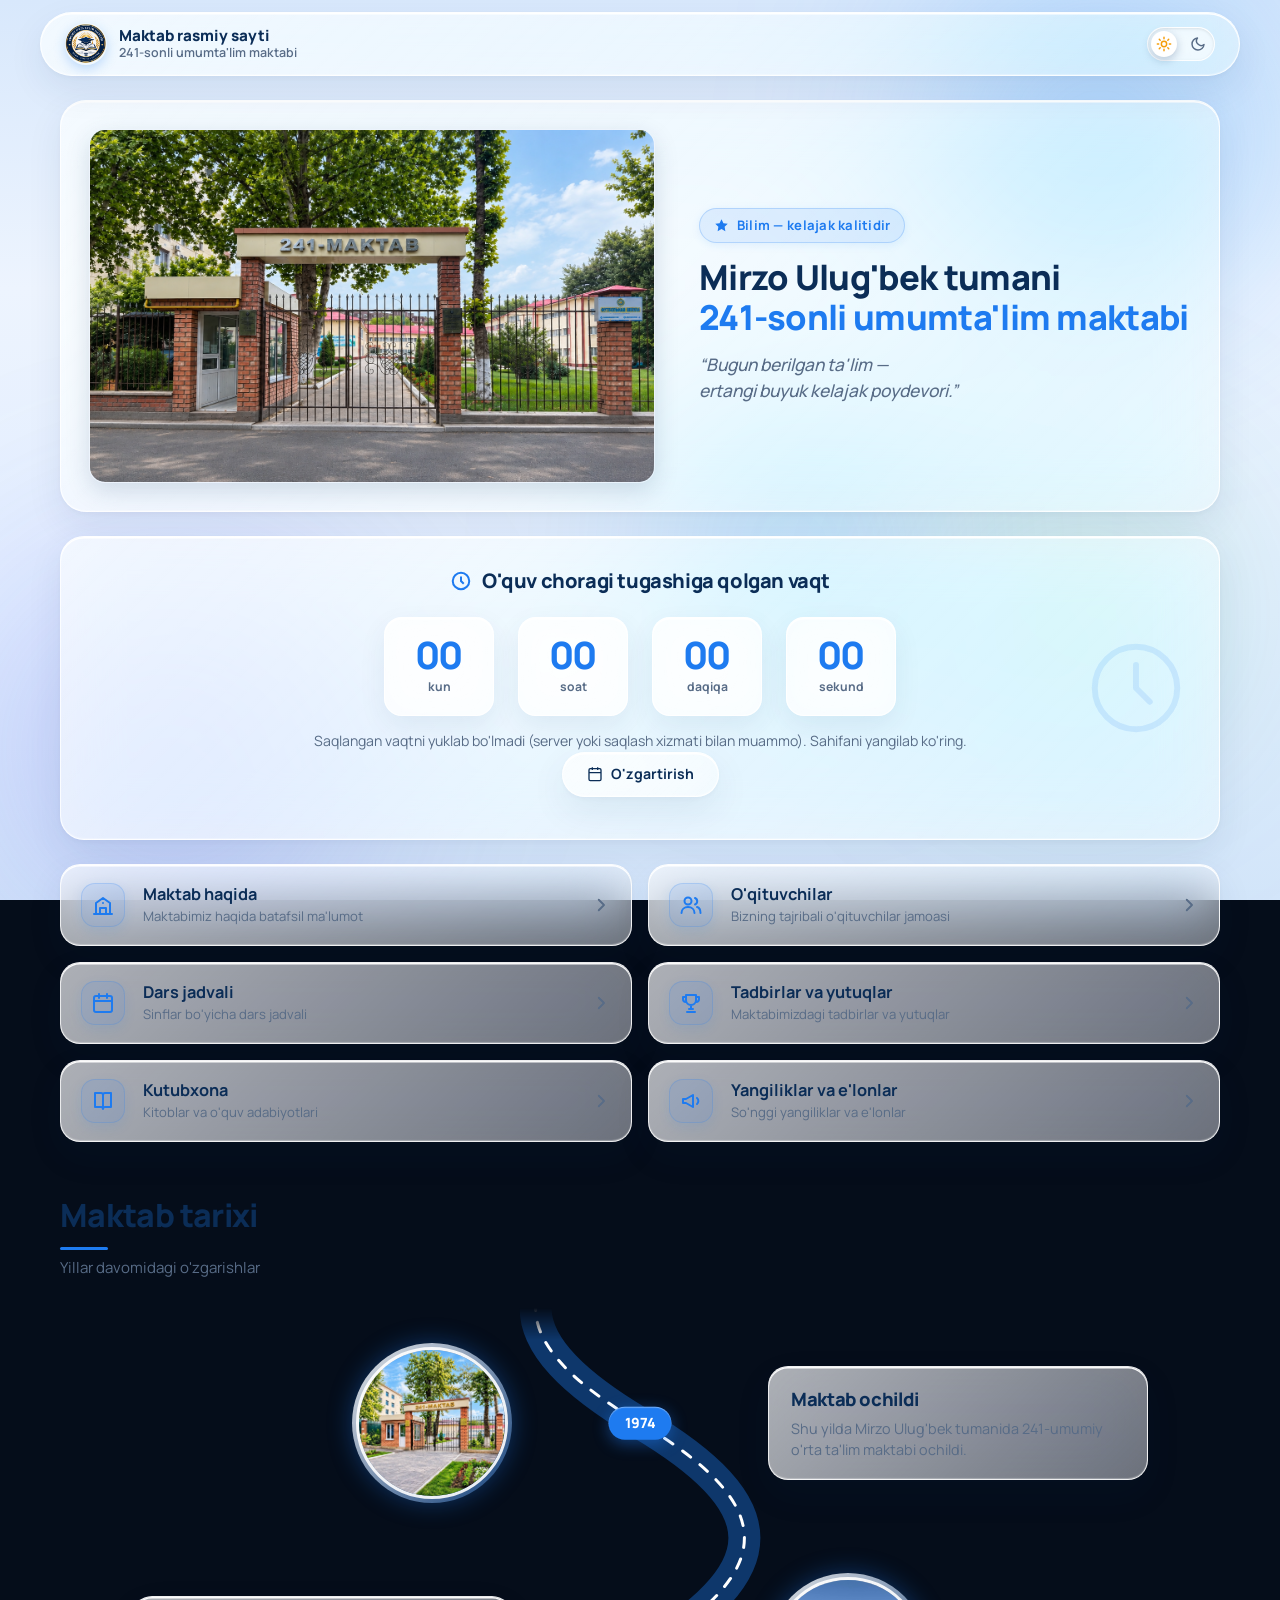
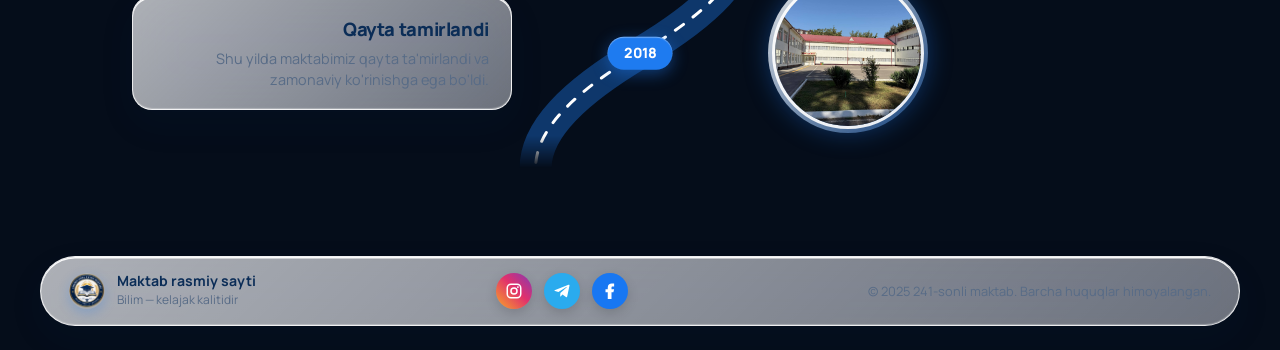
==== public/index.html @ a0384969 "Maktab 241 rasmiy sayti (iPhone Glassmorphism dizayn)" ====
<!DOCTYPE html>
<html lang="uz">
<head>
<meta charset="UTF-8">
<meta name="viewport" content="width=device-width, initial-scale=1">
<title>Maktab rasmiy sayti</title>
<script>try{document.documentElement.dataset.theme=localStorage.th||(matchMedia("(prefers-color-scheme:dark)").matches?"dark":"light")}catch(e){document.documentElement.dataset.theme="light"}</script>
<link rel="preconnect" href="https://fonts.googleapis.com">
<link href="https://fonts.googleapis.com/css2?family=Manrope:wght@400;500;600;700;800&display=swap" rel="stylesheet">
<link rel="stylesheet" href="style.css">
</head>
<body>

<!-- ① Blurred photo background -->
<div class="glass-bg" aria-hidden="true">
  <div class="glass-bg__img"></div>
  <div class="glass-bg__tint"></div>
  <div class="glass-bg__orb glass-bg__orb--1"></div>
  <div class="glass-bg__orb glass-bg__orb--2"></div>
  <div class="glass-bg__orb glass-bg__orb--3"></div>
  <div class="glass-bg__orb glass-bg__orb--4"></div>
</div>

<!-- ② SVG noise texture overlay (Apple's secret ingredient) -->
<svg class="noise-overlay" aria-hidden="true" width="100%" height="100%">
  <filter id="noiseFilter">
    <feTurbulence type="fractalNoise" baseFrequency="0.75" numOctaves="4" stitchTiles="stitch"/>
    <feColorMatrix type="saturate" values="0"/>
  </filter>
  <rect width="100%" height="100%" filter="url(#noiseFilter)"/>
</svg>

<header class="top glass">
  <button class="brand" data-go="" aria-label="Bosh sahifa">
    <span class="lg">
      <svg viewBox="0 0 40 40" aria-hidden="true"><rect width="40" height="40" rx="10" fill="#1e7bf0"/><path d="M9 13c4-1.5 8-1 11 1.5 3-2.5 7-3 11-1.5v15c-4-1.5-8-1-11 1.5-3-2.5-7-3-11-1.5z" fill="none" stroke="#fff" stroke-width="2" stroke-linejoin="round"/><path d="M20 14.5v15" stroke="#fff" stroke-width="2"/></svg>
      <img src="img/logo.png" alt="" onload="this.parentNode.classList.add('has')" onerror="this.remove()">
    </span>
    <span class="bn"><b id="b1"></b><b id="b2"></b></span>
  </button>
  <div class="hr">
    <button class="sw" data-theme-toggle role="switch" aria-checked="false" aria-label="Qorong'u rejim" title="Yorug / qorong'u rejim">
      <svg class="si" viewBox="0 0 24 24"><circle cx="12" cy="12" r="4"/><path d="M12 2v2M12 20v2M2 12h2M20 12h2M4.9 4.9l1.4 1.4M17.7 17.7l1.4 1.4M4.9 19.1l1.4-1.4M17.7 6.3l1.4-1.4"/></svg>
      <svg class="mo" viewBox="0 0 24 24"><path d="M21 12.8A9 9 0 1 1 11.2 3a7 7 0 0 0 9.8 9.8z"/></svg>
      <i class="swk"></i>
    </button>
  </div>
</header>
<nav id="mnav" class="mnav" aria-label="Menyu" hidden style="display:none!important"></nav>
<main id="app"></main>
<div id="modal" class="modal" hidden>
  <div class="box glass" role="dialog" aria-modal="true">
    <button class="x" aria-label="Yopish">×</button>
    <div id="mbody"></div>
  </div>
</div>
<script src="malumotlar.js"></script>
<script src="script.js"></script>
</body>
</html>
---- public/style.css ----
/* ==========================================================================
   IPHONE LIQUID GLASSMORPHISM THEME (iOS / VisionOS Style)
   Ultra-clean, frosted glass with specular reflections and ambient depth
   ========================================================================== */

/* ==================== 1. CSS VARIABLES ==================== */
:root {
  color-scheme: light;

  /* Typography & Accents */
  --ink: #0f2a4a;
  --head: #0b2d57;
  --mute: #586c87;
  --acc: #1e7bf0;
  --acc-glow: rgba(30, 123, 240, 0.35);
  --btn: #1e7bf0;
  --btnt: #ffffff;
  --red: #ef4444;

  /* Apple Frosted Glass (Light Mode) */
  --glass-bg: linear-gradient(135deg, rgba(255, 255, 255, 0.68) 0%, rgba(255, 255, 255, 0.42) 100%);
  --glass-bg-subtle: rgba(255, 255, 255, 0.52);
  --glass-bg-hover: linear-gradient(135deg, rgba(255, 255, 255, 0.8) 0%, rgba(255, 255, 255, 0.55) 100%);
  --glass-border: 1px solid rgba(255, 255, 255, 0.85);
  --glass-border-subtle: 1px solid rgba(255, 255, 255, 0.5);
  --glass-border-hover: 1px solid rgba(30, 123, 240, 0.35);
  --glass-blur: blur(28px) saturate(190%) contrast(102%);
  --glass-sh: 0 14px 36px rgba(18, 52, 102, 0.08), 0 2px 6px rgba(18, 52, 102, 0.04), inset 0 1.5px 0.5px rgba(255, 255, 255, 0.95), inset 0 -1px 1px rgba(255, 255, 255, 0.3);
  --glass-sh-hover: 0 20px 42px rgba(18, 52, 102, 0.12), 0 4px 10px rgba(18, 52, 102, 0.06), inset 0 1.5px 0.5px #ffffff;
  --glass-sh-pop: 0 24px 60px rgba(18, 52, 102, 0.18), inset 0 1.5px 0.5px #ffffff;

  /* Controls & Inputs */
  --inp: rgba(255, 255, 255, 0.6);
  --road: rgba(30, 123, 240, 0.38);
  --roadline: #ffffff;
}

[data-theme="dark"] {
  color-scheme: dark;

  /* Typography & Accents */
  --ink: #e0ecfc;
  --head: #ffffff;
  --mute: #86a2c7;
  --acc: #38bdf8;
  --acc-glow: rgba(56, 189, 248, 0.4);
  --btn: #2575fc;
  --btnt: #ffffff;
  --red: #f87171;

  /* Apple Frosted Glass (Dark Mode) */
  --glass-bg: linear-gradient(135deg, rgba(16, 32, 60, 0.62) 0%, rgba(10, 22, 44, 0.46) 100%);
  --glass-bg-subtle: rgba(16, 32, 60, 0.5);
  --glass-bg-hover: linear-gradient(135deg, rgba(22, 42, 78, 0.72) 0%, rgba(14, 28, 54, 0.56) 100%);
  --glass-border: 1px solid rgba(80, 160, 255, 0.22);
  --glass-border-subtle: 1px solid rgba(80, 160, 255, 0.14);
  --glass-border-hover: 1px solid rgba(56, 189, 248, 0.45);
  --glass-blur: blur(32px) saturate(200%) contrast(105%);
  --glass-sh: 0 18px 45px rgba(0, 0, 0, 0.5), 0 2px 8px rgba(0, 0, 0, 0.3), inset 0 1.5px 0.5px rgba(140, 205, 255, 0.35), inset 0 0 20px rgba(30, 120, 255, 0.04);
  --glass-sh-hover: 0 24px 55px rgba(0, 0, 0, 0.6), 0 0 30px rgba(56, 189, 248, 0.22), inset 0 1.5px 0.5px rgba(160, 220, 255, 0.5);
  --glass-sh-pop: 0 30px 70px rgba(0, 0, 0, 0.7), 0 0 40px rgba(56, 189, 248, 0.3), inset 0 1.5px 0.5px rgba(160, 220, 255, 0.5);

  /* Controls & Inputs */
  --inp: rgba(14, 28, 54, 0.65);
  --road: rgba(56, 189, 248, 0.35);
  --roadline: rgba(56, 189, 248, 0.75);
}

/* ==================== 2. RESET & BASE ==================== */
*, *::before, *::after {
  box-sizing: border-box;
  margin: 0;
  padding: 0;
}

body {
  font-family: 'Manrope', -apple-system, BlinkMacSystemFont, "SF Pro Text", "Segoe UI", Roboto, sans-serif;
  color: var(--ink);
  background-color: #050d1a;
  line-height: 1.6;
  min-height: 100vh;
  overflow-x: hidden;
  -webkit-font-smoothing: antialiased;
  -moz-osx-font-smoothing: grayscale;
  position: relative;
  transition: color 0.3s ease;
}

h1, h2, h3 {
  color: var(--head);
  font-weight: 800;
  letter-spacing: -0.02em;
}

button {
  font: inherit;
  color: inherit;
  cursor: pointer;
  border: none;
  background: none;
}

:focus-visible {
  outline: 2px solid var(--acc);
  outline-offset: 3px;
}

/* ==================== 3. ATMOSPHERIC GLASS BACKGROUND ==================== */
.glass-bg {
  position: fixed;
  inset: 0;
  z-index: -2;
  overflow: hidden;
  pointer-events: none;
}

.glass-bg__img {
  position: absolute;
  inset: -60px;
  background: url('img/maktab.jpg') center 25% / cover no-repeat;
  filter: blur(48px) saturate(1.4) brightness(1.08);
  opacity: 0.28;
  transform: scale(1.1);
  transition: filter 0.4s ease, opacity 0.4s ease;
}

[data-theme="dark"] .glass-bg__img {
  filter: blur(52px) saturate(0.85) brightness(0.22);
  opacity: 0.42;
}

.glass-bg__tint {
  position: absolute;
  inset: 0;
  background: linear-gradient(180deg, #d8e8fc 0%, #edf4fe 32%, #e2eeff 68%, #d3e5fa 100%);
  transition: background 0.4s ease;
}

[data-theme="dark"] .glass-bg__tint {
  background: linear-gradient(180deg, #050d1a 0%, #08152c 40%, #061022 100%);
}

/* Radiant Animated Light Orbs */
.glass-bg__orb {
  position: absolute;
  border-radius: 50%;
  pointer-events: none;
  filter: blur(90px);
  will-change: transform;
  animation: orb-drift 18s ease-in-out infinite alternate;
}

.glass-bg__orb--1 {
  width: 520px;
  height: 520px;
  top: -120px;
  right: -80px;
  background: radial-gradient(circle, rgba(56, 160, 255, 0.45) 0%, transparent 68%);
}

.glass-bg__orb--2 {
  width: 580px;
  height: 580px;
  bottom: -140px;
  left: -120px;
  background: radial-gradient(circle, rgba(99, 102, 241, 0.3) 0%, transparent 70%);
  animation-delay: -6s;
  animation-duration: 22s;
}

.glass-bg__orb--3 {
  width: 440px;
  height: 440px;
  top: 36%;
  left: 45%;
  background: radial-gradient(circle, rgba(14, 165, 233, 0.28) 0%, transparent 65%);
  animation-delay: -11s;
  animation-duration: 25s;
}

/* Light mode natural garden foliage bokeh at bottom */
.glass-bg__orb--4 {
  width: 480px;
  height: 480px;
  bottom: 5%;
  right: -40px;
  background: radial-gradient(circle, rgba(34, 197, 94, 0.22) 0%, transparent 65%);
  animation-delay: -3s;
  animation-duration: 20s;
}

[data-theme="dark"] .glass-bg__orb--1 {
  background: radial-gradient(circle, rgba(37, 117, 252, 0.32) 0%, transparent 70%);
}
[data-theme="dark"] .glass-bg__orb--2 {
  background: radial-gradient(circle, rgba(139, 92, 246, 0.22) 0%, transparent 70%);
}
[data-theme="dark"] .glass-bg__orb--3 {
  background: radial-gradient(circle, rgba(56, 189, 248, 0.2) 0%, transparent 65%);
}
[data-theme="dark"] .glass-bg__orb--4 {
  background: radial-gradient(circle, rgba(30, 144, 255, 0.18) 0%, transparent 65%);
}

@keyframes orb-drift {
  0% { transform: translate(0, 0) scale(1); }
  50% { transform: translate(40px, -30px) scale(1.12); }
  100% { transform: translate(-30px, 40px) scale(0.94); }
}

/* Secret Sauce: SVG Micro-Noise Overlay */
.noise-overlay {
  position: fixed;
  inset: 0;
  width: 100%;
  height: 100%;
  pointer-events: none;
  z-index: -1;
  opacity: 0.038;
  mix-blend-mode: overlay;
}
[data-theme="dark"] .noise-overlay {
  opacity: 0.045;
  mix-blend-mode: soft-light;
}

/* ==================== 4. HEADER (Floating Glass Bar) ==================== */
.top {
  position: sticky;
  top: 12px;
  z-index: 40;
  display: flex;
  justify-content: space-between;
  align-items: center;
  gap: 16px;
  max-width: 1200px;
  margin: 12px auto 0;
  padding: 10px 24px;
  border-radius: 999px;
  background: var(--glass-bg);
  -webkit-backdrop-filter: var(--glass-blur);
  backdrop-filter: var(--glass-blur);
  border: var(--glass-border);
  box-shadow: var(--glass-sh);
  transition: all 0.3s ease;
}

@media (max-width: 1240px) {
  .top {
    margin-left: 16px;
    margin-right: 16px;
  }
}

.brand {
  display: flex;
  align-items: center;
  gap: 12px;
  text-align: left;
}

.lg {
  position: relative;
  width: 42px;
  height: 42px;
  flex: none;
  border-radius: 50%;
  overflow: hidden;
  box-shadow: 0 4px 12px rgba(30, 123, 240, 0.25);
}
.lg svg, .lg img {
  position: absolute;
  inset: 0;
  width: 100%;
  height: 100%;
  object-fit: cover;
}
.lg.has svg { display: none; }

.bn b {
  display: block;
  line-height: 1.2;
}
#b1 {
  font-size: 0.95rem;
  font-weight: 800;
  color: var(--head);
}
#b2 {
  font-size: 0.78rem;
  font-weight: 600;
  color: var(--mute);
}

/* Theme Switch Pill (iOS Capsule Style) */
.hr {
  display: flex;
  align-items: center;
  gap: 12px;
}

.sw {
  position: relative;
  width: 68px;
  height: 34px;
  border-radius: 999px;
  background: rgba(255, 255, 255, 0.5);
  border: 1px solid rgba(255, 255, 255, 0.85);
  box-shadow: inset 0 1px 3px rgba(0, 0, 0, 0.1);
  -webkit-backdrop-filter: blur(12px);
  backdrop-filter: blur(12px);
  transition: all 0.3s cubic-bezier(0.25, 1, 0.5, 1);
}

.sw svg {
  position: absolute;
  top: 8px;
  width: 16px;
  height: 16px;
  fill: none;
  stroke: currentColor;
  stroke-width: 2.2;
  stroke-linecap: round;
  stroke-linejoin: round;
  z-index: 1;
  transition: color 0.3s ease;
}

.sw .si { left: 8px; color: #f59e0b; }
.sw .mo { right: 8px; color: var(--mute); }

.swk {
  position: absolute;
  top: 3px;
  left: 3px;
  width: 26px;
  height: 26px;
  border-radius: 50%;
  background: #ffffff;
  box-shadow: 0 3px 10px rgba(10, 40, 90, 0.25);
  transition: transform 0.35s cubic-bezier(0.34, 1.56, 0.64, 1), background 0.3s, box-shadow 0.3s;
}

[data-theme="dark"] .sw {
  background: rgba(18, 38, 70, 0.65);
  border: 1px solid rgba(80, 160, 255, 0.3);
  box-shadow: inset 0 1px 3px rgba(0, 0, 0, 0.4);
}
[data-theme="dark"] .sw .swk {
  transform: translateX(34px);
  background: #2575fc;
  box-shadow: 0 0 14px rgba(37, 117, 252, 0.7);
}
[data-theme="dark"] .sw .si { color: #64748b; }
[data-theme="dark"] .sw .mo { color: #ffffff; }

/* Burger button & mnav completely removed */
.burger, .mnav {
  display: none !important;

  backdrop-filter: var(--glass-blur);
  border: var(--glass-border);
  box-shadow: var(--glass-sh);
  padding: 8px 16px;
}
.mnav button {
  display: flex;
  align-items: center;
  gap: 12px;
  width: 100%;
  padding: 12px 8px;
  border-bottom: 1px solid rgba(255, 255, 255, 0.2);
  font-weight: 700;
  color: var(--head);
}
[data-theme="dark"] .mnav button { border-bottom-color: rgba(80, 160, 255, 0.12); }
.mnav button:last-child { border-bottom: none; }
.mnav .ic { width: 32px; height: 32px; color: var(--acc); }

/* ==================== 5. HOME PAGE ==================== */
.home {
  max-width: 1200px;
  margin: 0 auto;
  padding: 24px 20px 40px;
  position: relative;
  z-index: 10;
}

/* ==================== 6. HERO SECTION ==================== */
.hero {
  display: grid;
  grid-template-columns: 1.15fr 1fr;
  gap: clamp(20px, 3.5vw, 44px);
  align-items: center;
  padding: clamp(18px, 2.5vw, 28px);
  border-radius: 26px;
  background: var(--glass-bg);
  -webkit-backdrop-filter: var(--glass-blur);
  backdrop-filter: var(--glass-blur);
  border: var(--glass-border);
  box-shadow: var(--glass-sh);
  transition: all 0.3s ease;
}

.hphoto {
  border-radius: 18px;
  aspect-ratio: 16/10;
  min-height: 240px;
  width: 100%;
  overflow: hidden;
  box-shadow: 0 8px 24px rgba(10, 40, 90, 0.15);
  border: 1px solid rgba(255, 255, 255, 0.4);
}
[data-theme="dark"] .hphoto {
  border-color: rgba(80, 160, 255, 0.2);
  box-shadow: 0 8px 30px rgba(0, 0, 0, 0.45);
}
.hphoto img {
  width: 100%;
  height: 100%;
  object-fit: cover;
  transition: transform 0.4s ease, filter 0.3s;
}
.hero:hover .hphoto img {
  transform: scale(1.02);
}
[data-theme="dark"] .hphoto img {
  filter: brightness(0.7) saturate(0.9) contrast(1.05);
}

.hin {
  display: flex;
  flex-direction: column;
  align-items: flex-start;
}

/* iOS Pill Badge (⭐ Bilim — kelajak kalitidir) */
.kick {
  display: inline-flex;
  align-items: center;
  gap: 8px;
  padding: 6px 14px;
  border-radius: 999px;
  font-size: 0.82rem;
  font-weight: 700;
  letter-spacing: 0.02em;
  background: rgba(30, 123, 240, 0.1);
  color: #1e7bf0;
  border: 1px solid rgba(30, 123, 240, 0.22);
  box-shadow: 0 2px 8px rgba(30, 123, 240, 0.1);
  margin-bottom: 14px;
}
[data-theme="dark"] .kick {
  background: rgba(56, 189, 248, 0.12);
  color: #38bdf8;
  border-color: rgba(56, 189, 248, 0.28);
  box-shadow: 0 0 14px rgba(56, 189, 248, 0.15);
}
.kick svg {
  width: 15px;
  height: 15px;
  fill: currentColor;
}

h1 {
  font-size: clamp(1.45rem, 2.7vw, 2.15rem);
  line-height: 1.18;
  font-weight: 800;
  color: var(--head);
  letter-spacing: -0.02em;
}
h1 .acc {
  display: block;
  color: var(--acc);
}

.lead {
  margin-top: 14px;
  font-size: clamp(0.95rem, 1.4vw, 1.08rem);
  color: var(--mute);
  line-height: 1.5;
  font-style: italic;
  font-weight: 500;
}

/* ==================== 7. COUNTDOWN SECTION ==================== */
.chorak {
  margin-top: 24px;
  padding: clamp(20px, 3vw, 28px);
  text-align: center;
  border-radius: 24px;
  background: var(--glass-bg);
  -webkit-backdrop-filter: var(--glass-blur);
  backdrop-filter: var(--glass-blur);
  border: var(--glass-border);
  box-shadow: var(--glass-sh);
  position: relative;
  overflow: hidden;
  transition: all 0.3s ease;
}

.chorak-hd {
  display: flex;
  align-items: center;
  justify-content: center;
  gap: 10px;
  margin-bottom: 20px;
}
.chorak-clock {
  width: 22px;
  height: 22px;
  fill: none;
  stroke: var(--acc);
  stroke-width: 2.2;
}
.chorak h2 {
  font-size: clamp(1.05rem, 1.8vw, 1.25rem);
  font-weight: 800;
  color: var(--head);
}

/* Faint Clock Watermark */
.cd-watermark {
  position: absolute;
  top: 50%;
  right: 28px;
  transform: translateY(-50%);
  width: 110px;
  height: 110px;
  color: var(--acc);
  opacity: 0.12;
  pointer-events: none;
  display: flex;
  align-items: center;
  justify-content: center;
}
[data-theme="dark"] .cd-watermark {
  color: #38bdf8;
  opacity: 0.16;
}
.cd-watermark svg {
  width: 100%;
  height: 100%;
  fill: none !important;
  stroke: currentColor !important;
}

.cd {
  display: flex;
  justify-content: center;
  gap: clamp(10px, 2.5vw, 24px);
  position: relative;
  z-index: 2;
}

/* 4 Frosted Crystal Number Boxes */
.cdb {
  display: flex;
  flex-direction: column;
  align-items: center;
  justify-content: center;
  gap: 4px;
  min-width: clamp(72px, 18vw, 110px);
  padding: clamp(12px, 2vw, 18px) 8px;
  border-radius: 18px;
  background: rgba(255, 255, 255, 0.72);
  border: 1px solid rgba(255, 255, 255, 0.95);
  box-shadow: 0 10px 28px rgba(18, 52, 102, 0.07), inset 0 1.5px 0.5px #ffffff;
  -webkit-backdrop-filter: blur(16px);
  backdrop-filter: blur(16px);
  transition: transform 0.25s ease, box-shadow 0.25s ease;
}
.cdb:hover {
  transform: translateY(-3px);
  box-shadow: 0 14px 34px rgba(18, 52, 102, 0.12), inset 0 1.5px 0.5px #ffffff;
}

[data-theme="dark"] .cdb {
  background: rgba(18, 38, 72, 0.6);
  border: 1px solid rgba(80, 160, 255, 0.32);
  box-shadow: 0 12px 32px rgba(0, 0, 0, 0.4), inset 0 1.5px 0.5px rgba(140, 205, 255, 0.35);
}
[data-theme="dark"] .cdb:hover {
  box-shadow: 0 16px 40px rgba(0, 0, 0, 0.55), 0 0 25px rgba(56, 189, 248, 0.22), inset 0 1.5px 0.5px rgba(140, 205, 255, 0.45);
}

.cdb b {
  font-size: clamp(1.65rem, 4vw, 2.35rem);
  font-weight: 800;
  color: var(--acc);
  font-variant-numeric: tabular-nums;
  line-height: 1;
}
[data-theme="dark"] .cdb b {
  color: #38bdf8;
  text-shadow: 0 0 22px rgba(56, 189, 248, 0.35);
}

.cdb span {
  font-size: 0.76rem;
  color: var(--mute);
  font-weight: 700;
  text-transform: lowercase;
}

.cdb input {
  width: 100%;
  max-width: 86px;
  text-align: center;
  font-weight: 800;
  font-size: 1.35rem;
  padding: 6px 2px;
  border-radius: 8px;
  border: 1px solid var(--acc);
  background: transparent;
  color: var(--acc);
}

#cd-note {
  margin-top: 14px;
  font-size: 0.88rem;
  min-height: 1.3em;
  color: var(--mute);
}

.cdbar {
  margin-top: 16px;
  display: flex;
  justify-content: center;
}

/* Glass Calendar Button (O'zgartirish) */
.btn-cal {
  display: inline-flex;
  align-items: center;
  gap: 8px;
  padding: 8px 22px;
  border-radius: 999px;
  font-size: 0.88rem;
  font-weight: 700;
  background: rgba(255, 255, 255, 0.6);
  border: 1px solid rgba(255, 255, 255, 0.9);
  box-shadow: 0 4px 14px rgba(18, 52, 102, 0.06), inset 0 1px 0 #ffffff;
  color: var(--head);
  -webkit-backdrop-filter: blur(12px);
  backdrop-filter: blur(12px);
  transition: all 0.25s ease;
}
[data-theme="dark"] .btn-cal {
  background: rgba(20, 44, 82, 0.6);
  border: 1px solid rgba(80, 160, 255, 0.3);
  box-shadow: 0 4px 18px rgba(0, 0, 0, 0.3), inset 0 1px 0 rgba(140, 205, 255, 0.3);
  color: #ffffff;
}
.btn-cal:hover {
  transform: translateY(-2px);
  border-color: var(--acc);
  box-shadow: 0 8px 22px rgba(30, 123, 240, 0.2);
}
.btn-cal-ic {
  width: 16px;
  height: 16px;
}

/* ==================== 8. MENU GRID (6 Cards) ==================== */
.menu {
  display: grid;
  grid-template-columns: repeat(2, 1fr);
  gap: 16px;
  margin-top: 24px;
}

.mcard {
  display: grid;
  grid-template-columns: 46px 1fr 20px;
  align-items: center;
  gap: 16px;
  text-align: left;
  min-height: 82px;
  padding: 14px 20px;
  border-radius: 20px;
  background: var(--glass-bg);
  -webkit-backdrop-filter: var(--glass-blur);
  backdrop-filter: var(--glass-blur);
  border: var(--glass-border);
  box-shadow: var(--glass-sh);
  transition: all 0.25s cubic-bezier(0.2, 0.8, 0.2, 1);
  position: relative;
  overflow: hidden;
}

.mcard:hover {
  transform: translateY(-4px) scale(1.008);
  border-color: var(--glass-border-hover);
  box-shadow: var(--glass-sh-hover);
}

/* Glass Icon Box */
.ic {
  display: grid;
  place-items: center;
  width: 44px;
  height: 44px;
  border-radius: 14px;
  color: #1e7bf0;
  background: rgba(30, 123, 240, 0.1);
  border: 1px solid rgba(30, 123, 240, 0.18);
  box-shadow: 0 4px 12px rgba(30, 123, 240, 0.1);
  transition: transform 0.2s ease, box-shadow 0.2s ease;
}
[data-theme="dark"] .ic {
  color: #38bdf8;
  background: rgba(56, 189, 248, 0.12);
  border-color: rgba(56, 189, 248, 0.28);
  box-shadow: 0 0 16px rgba(56, 189, 248, 0.18);
}
.mcard:hover .ic {
  transform: scale(1.08);
}
.ic svg {
  width: 24px;
  height: 24px;
  fill: none;
  stroke: currentColor;
  stroke-width: 2;
  stroke-linecap: round;
  stroke-linejoin: round;
}

.mcard-txt b {
  font-size: 1.02rem;
  font-weight: 700;
  color: var(--head);
  line-height: 1.25;
  display: block;
}
.mcard-txt .d {
  font-size: 0.82rem;
  color: var(--mute);
  line-height: 1.35;
  display: block;
  margin-top: 3px;
}

/* Right Chevron Arrow (Always visible, iOS style) */
.ar {
  display: flex;
  align-items: center;
  justify-content: center;
  color: var(--mute);
  transition: transform 0.25s ease, color 0.25s ease;
}
.ar svg {
  width: 18px;
  height: 18px;
  fill: none;
  stroke: currentColor;
  stroke-width: 2.5;
  stroke-linecap: round;
  stroke-linejoin: round;
}
.mcard:hover .ar {
  transform: translateX(4px);
  color: var(--acc);
}

/* ==================== 9. TIMELINE: MAKTAB TARIXI ==================== */
.tarix {
  margin-top: 48px;
  text-align: left;
}

.tarix-hd h2 {
  font-size: clamp(1.5rem, 3vw, 2rem);
  font-weight: 800;
  color: var(--head);
}
.tarix-line {
  display: block;
  width: 48px;
  height: 3px;
  border-radius: 999px;
  background: var(--acc);
  margin: 6px 0 6px;
}
.tarix-hd p {
  color: var(--mute);
  font-size: 0.94rem;
}

.tl {
  position: relative;
  display: grid;
  margin-top: 28px;
  text-align: left;
}

.tsvg {
  position: absolute;
  inset: 0;
  width: 100%;
  height: 100%;
  -webkit-mask-image: linear-gradient(to bottom, transparent, #000 7%, #000 93%, transparent);
  mask-image: linear-gradient(to bottom, transparent, #000 7%, #000 93%, transparent);
}

.road {
  fill: none;
  stroke: var(--road);
  stroke-width: 32;
  stroke-linecap: round;
  vector-effect: non-scaling-stroke;
}
.dash {
  fill: none;
  stroke: var(--roadline);
  stroke-width: 3;
  stroke-dasharray: 10 12;
  stroke-linecap: round;
  vector-effect: non-scaling-stroke;
}

.trow {
  position: relative;
  z-index: 2;
  display: grid;
  grid-template-columns: 1fr 1fr;
  align-items: center;
  min-height: 230px;
}

.tcell {
  display: flex;
  align-items: center;
  padding: 16px 0;
}
.tcell:nth-child(1) {
  justify-content: flex-end;
  padding-right: clamp(48px, 10vw, 140px);
}
.tcell:nth-child(2) {
  justify-content: flex-start;
  padding-left: clamp(48px, 10vw, 140px);
}
.tcell:nth-child(1) .ttext {
  text-align: right;
}

/* Glowing Apple Watch Ring style around timeline photo */
.tcircle-glow {
  position: relative;
  width: clamp(120px, 14vw, 160px);
  height: clamp(120px, 14vw, 160px);
  aspect-ratio: 1;
  border-radius: 50% !important;
  padding: 4px;
  background: linear-gradient(135deg, rgba(255, 255, 255, 0.9), rgba(30, 123, 240, 0.45));
  box-shadow: 0 0 25px rgba(30, 123, 240, 0.35);
  display: flex;
  align-items: center;
  justify-content: center;
  flex: none;
  overflow: hidden;
  box-sizing: border-box;
}
[data-theme="dark"] .tcircle-glow {
  background: linear-gradient(135deg, rgba(56, 189, 248, 0.8), rgba(37, 117, 252, 0.4));
  box-shadow: 0 0 32px rgba(56, 189, 248, 0.45);
}

.tcircle-img,
.tcircle img,
.ph.tcircle img {
  width: 100% !important;
  height: 100% !important;
  border-radius: 50% !important;
  object-fit: cover !important;
  display: block !important;
  border: 3px solid rgba(255, 255, 255, 0.9) !important;
  box-sizing: border-box !important;
}
[data-theme="dark"] .tcircle-img,
[data-theme="dark"] .tcircle img,
[data-theme="dark"] .ph.tcircle img {
  border-color: rgba(16, 32, 60, 0.95) !important;
}

.tcircle,
.ph.tcircle {
  border-radius: 50% !important;
  overflow: hidden !important;
  background: transparent !important;
  border: none !important;
}
.ph.tcircle::before {
  display: none !important;
}

.ttext {
  max-width: 380px;
  padding: 18px 22px;
  border-radius: 20px;
  background: var(--glass-bg);
  -webkit-backdrop-filter: var(--glass-blur);
  backdrop-filter: var(--glass-blur);
  border: var(--glass-border);
  box-shadow: var(--glass-sh);
}
.ttext h3 {
  font-size: 1.15rem;
  margin-bottom: 4px;
}
.ttext p {
  font-size: 0.9rem;
  color: var(--mute);
  line-height: 1.45;
}

.tyil {
  position: absolute;
  left: 50%;
  transform: translate(-50%, -50%);
  z-index: 5;
  padding: 5px 16px;
  border-radius: 999px;
  background: var(--acc);
  color: #ffffff;
  font-weight: 800;
  font-size: 0.88rem;
  box-shadow: 0 4px 16px rgba(30, 123, 240, 0.45), inset 0 1px 1px rgba(255, 255, 255, 0.4);
}

/* ==================== 10. FOOTER (Glass Floating Dock) ==================== */
.foot {
  display: flex;
  justify-content: space-between;
  align-items: center;
  gap: 16px;
  flex-wrap: wrap;
  max-width: 1200px;
  margin: 48px auto 24px;
  padding: 16px 28px;
  border-radius: 999px;
  background: var(--glass-bg);
  -webkit-backdrop-filter: var(--glass-blur);
  backdrop-filter: var(--glass-blur);
  border: var(--glass-border);
  box-shadow: var(--glass-sh);
  font-size: 0.82rem;
  color: var(--mute);
  position: relative;
  z-index: 10;
}

.foot-brand {
  display: flex;
  align-items: center;
  gap: 12px;
}
.foot-brand .lg {
  width: 36px;
  height: 36px;
}
.foot-brand-txt b {
  display: block;
  font-size: 0.88rem;
  color: var(--head);
  line-height: 1.2;
}
.foot-brand-txt small {
  display: block;
  font-size: 0.75rem;
  color: var(--mute);
}

.soc {
  display: flex;
  align-items: center;
  gap: 12px;
}
.soc a {
  display: flex;
  align-items: center;
  justify-content: center;
  width: 36px;
  height: 36px;
  border-radius: 50%;
  color: #ffffff;
  padding: 0;
  margin: 0;
  flex: none;
  transition: transform 0.25s ease, box-shadow 0.25s ease;
  box-shadow: 0 4px 12px rgba(0, 0, 0, 0.15);
}
.soc a:hover {
  transform: scale(1.15) translateY(-2px);
  box-shadow: 0 6px 18px var(--acc-glow);
}
.soc a svg {
  display: block;
  width: 18px;
  height: 18px;
  margin: auto;
}
.soc .fb { background: #1877f2; }
.soc .tg { background: #2aabee; }
.soc .ig { background: linear-gradient(45deg, #f9a825, #e1306c 55%, #833ab4); }

.foot-copy {
  font-size: 0.8rem;
}

/* ==================== 11. INNER PAGES (O'qituvchilar, Jadval, etc.) ==================== */
.page {
  max-width: 1120px;
  margin: 0 auto;
  padding: 24px clamp(16px, 4vw, 36px) 56px;
  position: relative;
  z-index: 10;
}

.page h2 {
  font-size: clamp(1.7rem, 4vw, 2.3rem);
  margin: 12px 0 20px;
}
.page h3.sub {
  font-size: 1.35rem;
  margin: 36px 0 16px;
  padding-left: 12px;
  border-left: 4px solid var(--acc);
}

/* Glass Buttons */
.back, .btn {
  border-radius: 999px;
  font-weight: 700;
  transition: all 0.25s ease;
}

.back {
  display: inline-flex;
  align-items: center;
  gap: 6px;
  background: var(--glass-bg);
  -webkit-backdrop-filter: var(--glass-blur);
  backdrop-filter: var(--glass-blur);
  color: var(--head);
  border: var(--glass-border);
  padding: 8px 20px;
  font-size: 0.88rem;
  margin-bottom: 8px;
  box-shadow: var(--glass-sh);
}
.back:hover {
  transform: translateX(-2px);
  border-color: var(--acc);
  box-shadow: var(--glass-sh-hover);
}

.btn {
  background: linear-gradient(135deg, #1e7bf0 0%, #1565c0 100%);
  color: var(--btnt);
  padding: 10px 24px;
  box-shadow: 0 6px 20px rgba(30, 123, 240, 0.35), inset 0 1px 1px rgba(255, 255, 255, 0.4);
}
[data-theme="dark"] .btn {
  background: linear-gradient(135deg, #2575fc 0%, #1a56c4 100%);
  box-shadow: 0 6px 24px rgba(37, 117, 252, 0.45), inset 0 1px 1px rgba(255, 255, 255, 0.4);
}
.btn:hover {
  transform: translateY(-2px);
  filter: brightness(1.08);
}
.btn.alt {
  background: var(--glass-bg);
  -webkit-backdrop-filter: var(--glass-blur);
  backdrop-filter: var(--glass-blur);
  color: var(--head);
  border: var(--glass-border);
  box-shadow: var(--glass-sh);
}
.btn.alt:hover {
  border-color: var(--acc);
  box-shadow: var(--glass-sh-hover);
}
a.btn {
  display: inline-block;
  text-decoration: none;
  margin: 0 8px 12px 0;
}

/* Glass Card */
.card {
  background: var(--glass-bg);
  -webkit-backdrop-filter: var(--glass-blur);
  backdrop-filter: var(--glass-blur);
  border: var(--glass-border);
  border-radius: 20px;
  padding: 20px;
  box-shadow: var(--glass-sh);
  transition: all 0.25s ease;
}
.card h3 {
  font-size: 1.15rem;
  margin-bottom: 6px;
}
.card p {
  margin: 4px 0;
  font-size: 0.94rem;
}

.banner {
  width: 100%;
  aspect-ratio: 16/6;
  border-radius: 20px;
  margin-bottom: 24px;
  box-shadow: 0 10px 30px rgba(0, 0, 0, 0.15);
}
.pic {
  width: 100%;
  aspect-ratio: 4/5;
  border-radius: 14px;
  margin-bottom: 12px;
}
.grid {
  display: grid;
  grid-template-columns: repeat(auto-fill, minmax(230px, 1fr));
  gap: 18px;
}
.two {
  display: grid;
  grid-template-columns: repeat(auto-fill, minmax(230px, 1fr));
  gap: 18px;
}
.one {
  max-width: 340px;
}

/* Tags (Glass Pills) */
.tags {
  display: flex;
  flex-wrap: wrap;
  gap: 8px;
  list-style: none;
  padding: 0;
}
.tags li {
  background: var(--glass-bg);
  -webkit-backdrop-filter: var(--glass-blur);
  backdrop-filter: var(--glass-blur);
  border: var(--glass-border);
  border-radius: 999px;
  font-size: 0.92rem;
  box-shadow: var(--glass-sh);
  transition: all 0.2s ease;
}
.tags li:hover {
  border-color: var(--acc);
  transform: translateY(-2px);
  box-shadow: var(--glass-sh-hover);
}
.tagbtn {
  display: block;
  padding: 8px 18px;
  color: var(--head);
  font-weight: 600;
}
.cap {
  padding-left: 20px;
}
.cap li {
  margin: 6px 0;
}

/* Tabs */
.tabs {
  display: flex;
  flex-wrap: wrap;
  gap: 8px;
  margin-bottom: 18px;
  padding-top: 10px;
}
.tab {
  background: var(--glass-bg);
  -webkit-backdrop-filter: var(--glass-blur);
  backdrop-filter: var(--glass-blur);
  border: var(--glass-border);
  border-radius: 999px;
  padding: 8px 22px;
  font-weight: 700;
  box-shadow: var(--glass-sh);
  transition: all 0.25s ease;
}
.tab.on {
  background: var(--btn);
  color: #ffffff;
  border-color: var(--btn);
  box-shadow: 0 6px 20px var(--acc-glow);
}

/* Schedule Table */
.days {
  display: grid;
  grid-template-columns: repeat(auto-fill, minmax(290px, 1fr));
  gap: 18px;
}
.sc { overflow-x: auto; }
table {
  width: 100%;
  border-collapse: collapse;
  font-size: 0.9rem;
}
th {
  font-weight: 700;
  color: var(--mute);
  font-size: 0.8rem;
}
th, td {
  text-align: left;
  padding: 8px 6px;
  border-bottom: 1px solid rgba(255, 255, 255, 0.25);
  white-space: nowrap;
}
[data-theme="dark"] th, [data-theme="dark"] td {
  border-bottom-color: rgba(80, 160, 255, 0.12);
}

/* Inputs & Forms (Glass) */
.form {
  display: grid;
  gap: 14px;
  max-width: 660px;
}
input, textarea {
  width: 100%;
  padding: 12px 16px;
  border-radius: 12px;
  font: inherit;
  background: var(--inp);
  border: var(--glass-border);
  color: var(--ink);
  -webkit-backdrop-filter: blur(14px);
  backdrop-filter: blur(14px);
  box-shadow: inset 0 1px 2px rgba(0, 0, 0, 0.05);
  transition: border-color 0.25s ease, box-shadow 0.25s ease;
}
input:focus, textarea:focus {
  border-color: var(--acc);
  outline: none;
  box-shadow: 0 0 16px var(--acc-glow);
}
#prev {
  max-width: 100%;
  max-height: 260px;
  border-radius: 12px;
}
#feed {
  display: grid;
  gap: 16px;
  margin-top: 24px;
  max-width: 660px;
}
.pimg {
  max-width: 100%;
  border-radius: 12px;
  margin-bottom: 10px;
}
.post small {
  display: block;
  margin: 8px 0 12px;
  color: var(--mute);
}
.err {
  color: var(--red);
  font-weight: 700;
  min-height: 1.4em;
}
.mute {
  color: var(--mute);
}

/* Section buttons (Library books) */
.sbtn {
  background: var(--glass-bg);
  -webkit-backdrop-filter: var(--glass-blur);
  backdrop-filter: var(--glass-blur);
  border: var(--glass-border);
  border-radius: 18px;
  padding: 18px;
  text-align: left;
  font-weight: 700;
  font-size: 1.05rem;
  color: var(--head);
  box-shadow: var(--glass-sh);
  transition: all 0.25s ease;
}
.sbtn:hover {
  transform: translateY(-3px);
  border-color: var(--acc);
  box-shadow: var(--glass-sh-hover);
}
.pdf {
  display: block;
  width: 100%;
  height: 80vh;
  border: var(--glass-border);
  border-radius: 14px;
  background: var(--glass-bg);
}

/* Modal Window (iOS Blur Sheet) */
.modal {
  position: fixed;
  inset: 0;
  background: rgba(5, 14, 30, 0.55);
  -webkit-backdrop-filter: blur(12px);
  backdrop-filter: blur(12px);
  display: grid;
  place-items: center;
  padding: 16px;
  z-index: 60;
}
.modal[hidden] { display: none; }
.box {
  position: relative;
  background: var(--glass-bg);
  -webkit-backdrop-filter: blur(36px) saturate(200%);
  backdrop-filter: blur(36px) saturate(200%);
  color: var(--ink);
  padding: 32px 24px 24px;
  border-radius: 24px;
  border: var(--glass-border);
  width: min(480px, 100%);
  max-height: 90vh;
  overflow: auto;
  box-shadow: var(--glass-sh-pop);
}
.box h3 {
  font-size: 1.35rem;
  margin-bottom: 16px;
}
.x {
  position: absolute;
  top: 10px;
  right: 14px;
  font-size: 1.8rem;
  color: var(--mute);
  transition: color 0.2s;
}
.x:hover { color: var(--head); }
.chips {
  display: flex;
  flex-wrap: wrap;
  gap: 10px;
}
.box iframe {
  width: 100%;
  height: min(60vh, 380px);
  border: 0;
  border-radius: 12px;
}

/* Photo frames */
.ph {
  position: relative;
  display: grid;
  place-items: center;
  background: rgba(120, 160, 220, 0.15);
  overflow: hidden;
  border-radius: 16px;
}
.ph::before {
  content: "Rasm";
  font-size: 0.8rem;
  color: var(--mute);
}
.ph img {
  position: absolute;
  inset: 0;
  width: 100%;
  height: 100%;
  object-fit: cover;
}

.sbtn.has::after {
  content: "PDF bor";
  display: block;
  margin-top: 4px;
  font-size: 0.72rem;
  font-weight: 700;
  color: #10b981;
}

.jgrid {
  display: grid;
  grid-template-columns: repeat(auto-fit, minmax(300px, 1fr));
  gap: 20px;
  align-items: start;
}
.jpic {
  width: 100%;
  aspect-ratio: 4/3;
  border-radius: 18px;
  border: var(--glass-border);
}
.jpic.ok {
  display: block;
  aspect-ratio: auto;
  min-height: 0;
  background: var(--glass-bg);
}
.jpic.ok::before { display: none; }
.jpic.ok img {
  position: static;
  display: block;
  width: 100%;
  height: auto;
  max-height: 80vh;
  object-fit: contain;
}
.jbar {
  display: flex;
  flex-wrap: wrap;
  gap: 8px;
  align-items: center;
  margin: 0 0 14px;
}
.jsticky {
  position: sticky;
  top: 76px;
  z-index: 25;
  background: var(--glass-bg);
  -webkit-backdrop-filter: var(--glass-blur);
  backdrop-filter: var(--glass-blur);
  padding: 10px 16px;
  border-radius: 14px;
  border: var(--glass-border);
}

.days.edit { grid-template-columns: repeat(auto-fill, minmax(320px, 1fr)); }
.erow {
  display: grid;
  grid-template-columns: 1fr 1fr 36px;
  gap: 6px;
  padding: 8px;
  border: var(--glass-border);
  border-radius: 12px;
  margin-bottom: 8px;
  background: var(--glass-bg-subtle);
}
.erow .ef { grid-column: 1/3; }
.erow .edel { grid-column: 3; grid-row: 1; }
.erow input[data-f="2"] { grid-column: 2/4; }
.edel {
  background: none;
  border: var(--glass-border);
  border-radius: 8px;
  color: var(--red);
  font-size: 1.3rem;
  line-height: 1;
}
.brow {
  display: grid;
  grid-template-columns: 64px 1fr 36px;
  gap: 8px;
  align-items: center;
  margin-bottom: 8px;
}
.ok {
  color: #10b981;
  font-weight: 700;
  margin-bottom: 10px;
}
.btn.alt.warn {
  color: var(--red);
  border-color: var(--red);
}
.btn[hidden] { display: none; }
.btn:disabled, .tab:disabled {
  opacity: 0.45;
  cursor: not-allowed;
}

.cdel, .ecard { position: relative; }
.cx {
  position: absolute;
  top: 8px;
  right: 8px;
  z-index: 2;
  width: 30px;
  height: 30px;
  border-radius: 50%;
  border: 0;
  background: var(--red);
  color: #ffffff;
  font-size: 1.25rem;
  line-height: 1;
  box-shadow: 0 2px 8px rgba(0, 0, 0, 0.35);
}
.ecard {
  display: flex;
  flex-direction: column;
  gap: 8px;
}
.ecard .pic { aspect-ratio: 4/3; margin-bottom: 0; }
.ephoto { width: 100%; padding: 8px 12px; }
.fl {
  display: grid;
  gap: 3px;
  font-size: 0.78rem;
  color: var(--mute);
  font-weight: 600;
}
.fl input {
  font-weight: 400;
  font-size: 0.95rem;
  color: var(--ink);
}
.one.edit { max-width: 360px; }
.two.edit, .grid.edit { grid-template-columns: repeat(auto-fill, minmax(270px, 1fr)); }
.jpic::before {
  content: "Rasm joyi: " attr(data-p);
  padding: 14px;
  text-align: center;
  word-break: break-all;
  font-size: 0.85rem;
  line-height: 1.4;
  color: var(--mute);
}

.tabw { position: relative; display: inline-block; }
.tx {
  position: absolute;
  top: -8px;
  right: -6px;
  z-index: 2;
  width: 22px;
  height: 22px;
  border-radius: 50%;
  background: var(--red);
  color: #ffffff;
  font-size: 1rem;
  line-height: 1;
}
.tplus {
  font-size: 1.25rem;
  padding: 5px 18px;
  font-weight: 700;
}
.snom {
  display: flex;
  align-items: center;
  gap: 8px;
  margin: 0 0 14px;
  font-weight: 700;
  color: var(--head);
}
.snom input { width: 90px; }

/* ==================== 12. RESPONSIVE (Mobile & Tablet) ==================== */
@media (max-width: 900px) {
  .hero {
    grid-template-columns: 1fr;
    gap: 20px;
  }
  .hphoto {
    min-height: 200px;
  }
}

@media (max-width: 720px) {
  .top {
    border-radius: 16px;
    padding: 8px 14px;
    top: 8px;
    margin-left: 10px;
    margin-right: 10px;
  }
  .home {
    padding: 14px 12px 30px;
  }
  .hero {
    padding: 16px;
    border-radius: 20px;
  }
  .chorak {
    padding: 18px 14px;
    border-radius: 20px;
  }
  .cd {
    gap: 8px;
  }
  .cdb {
    min-width: 0;
    flex: 1;
    padding: 10px 4px;
    border-radius: 14px;
  }
  .cdb b {
    font-size: 1.4rem;
  }
  .cdb span {
    font-size: 0.7rem;
  }
  .menu {
    grid-template-columns: 1fr;
    gap: 10px;
  }
  .mcard {
    padding: 12px 14px;
    border-radius: 16px;
  }
  .tsvg {
    right: auto;
    width: 48px;
  }
  .road {
    stroke-width: 22;
  }
  .trow {
    grid-template-columns: 1fr;
    row-gap: 12px;
    padding: 18px 0 18px 66px;
    min-height: 0;
  }
  .tcell:nth-child(n) {
    justify-content: flex-start;
    padding: 0;
  }
  .tcell:nth-child(n) .ttext {
    text-align: left;
    padding: 14px;
    border-radius: 16px;
  }
  .tcell.ci {
    order: -1;
  }
  .tcircle-glow {
    width: 90px !important;
    height: 90px !important;
  }
  .tyil {
    left: 24px;
    font-size: 0.78rem;
    padding: 3px 10px;
  }
  .foot {
    border-radius: 20px;
    padding: 14px 18px;
    flex-direction: column;
    text-align: center;
    gap: 12px;
  }
  .foot-brand {
    flex-direction: column;
    text-align: center;
  }
}

@media (min-width: 721px) {
  .mnav { display: none !important; }
}

@media (prefers-reduced-motion: reduce) {
  *, *::before, *::after {
    animation: none !important;
    transition: none !important;
  }
}
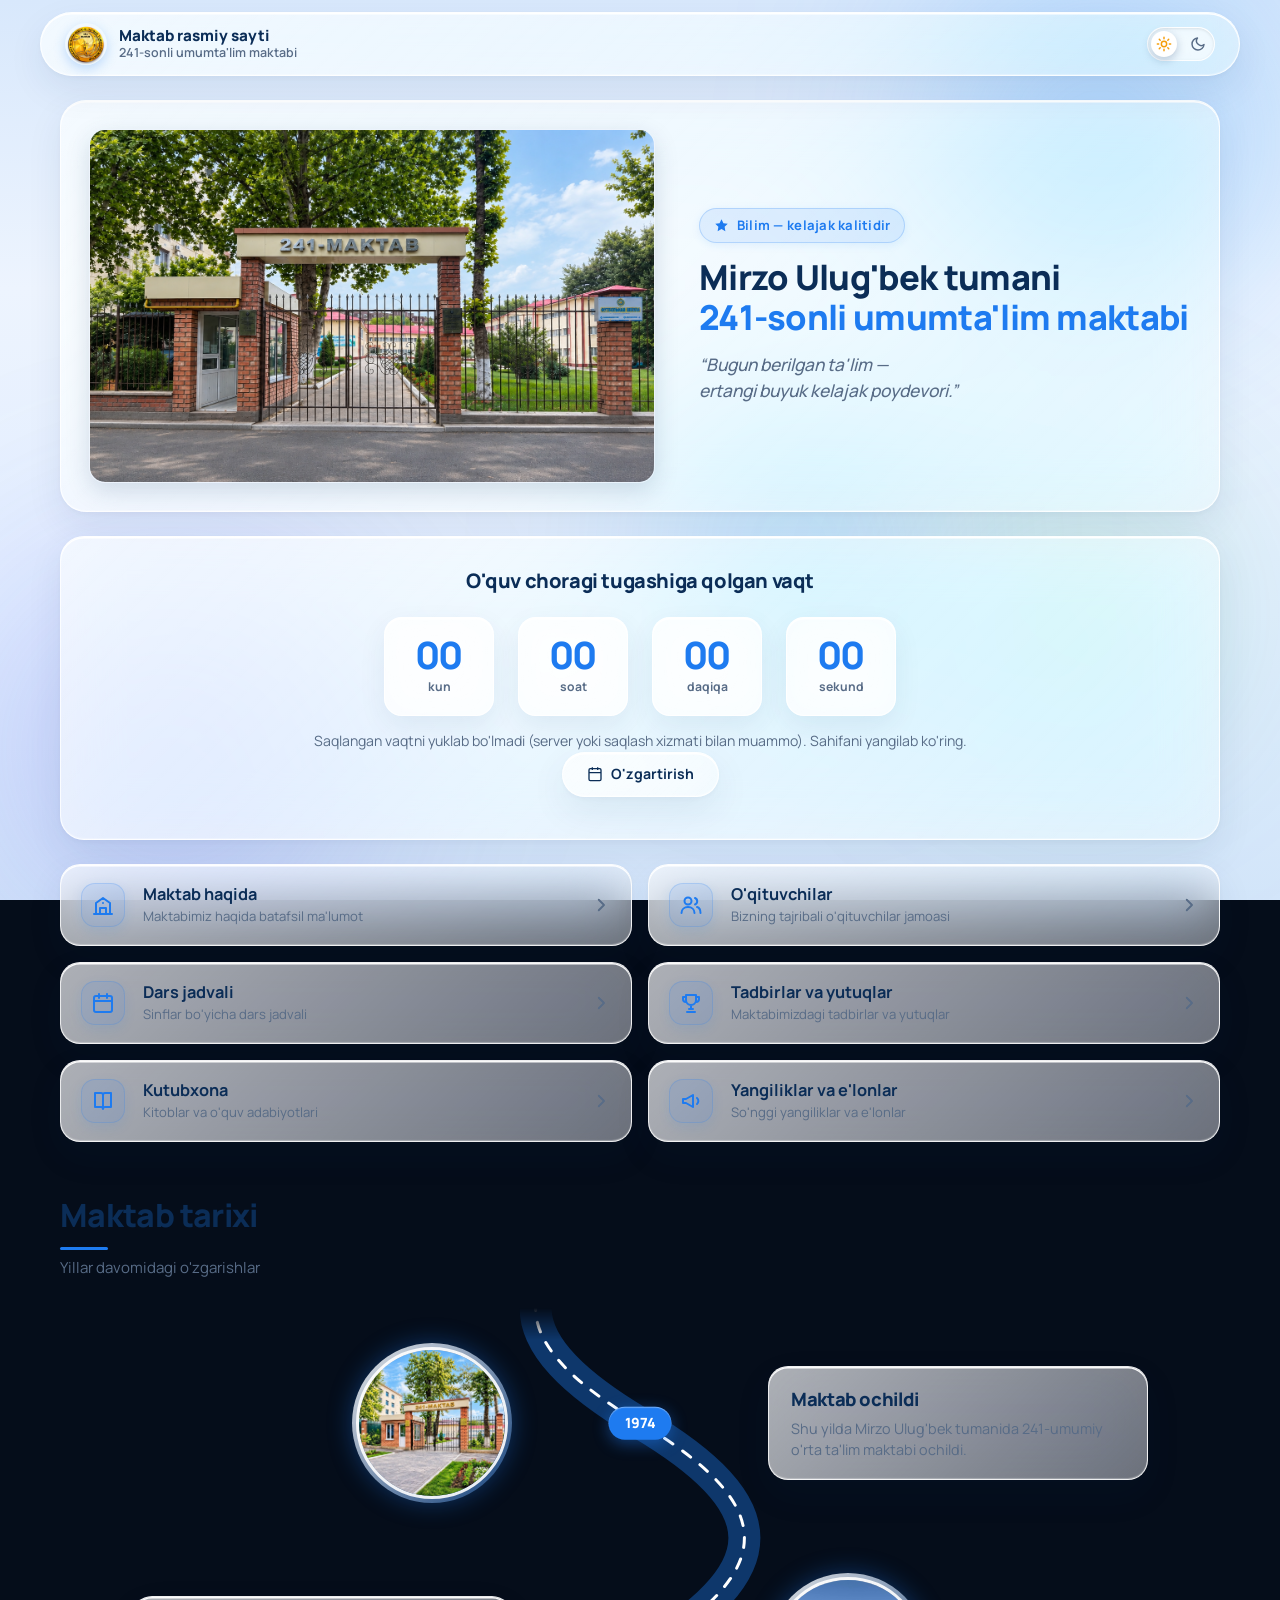
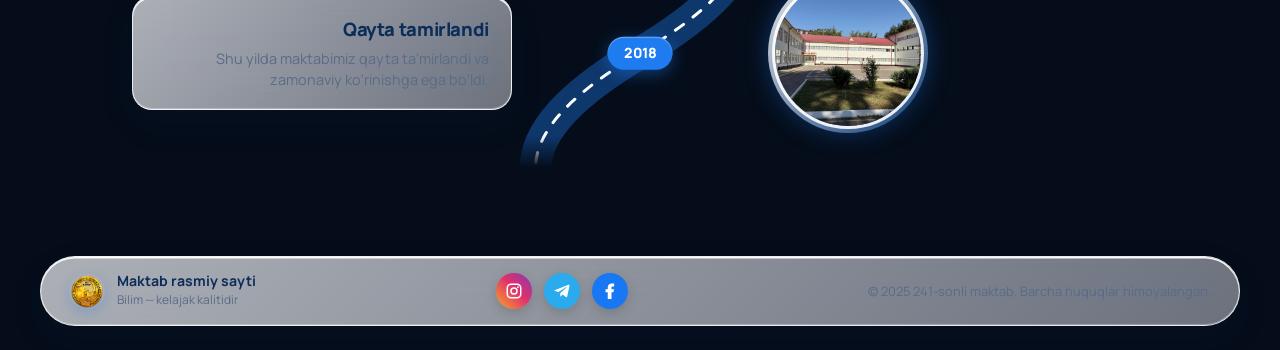
==== commit c0135fff: "SEO sozlamalari, qidiruv teglari (Google/Schema.org) va robots.txt qoshildi" ====
--- a/public/index.html
+++ b/public/index.html
@@ -3,7 +3,41 @@
 <head>
 <meta charset="UTF-8">
 <meta name="viewport" content="width=device-width, initial-scale=1">
-<title>Maktab rasmiy sayti</title>
+<title>241-maktab | Mirzo Ulug'bek tumani 241-sonli maktab rasmiy sayti</title>
+<meta name="description" content="Toshkent shahar Mirzo Ulug'bek tumani 241-sonli umumta'lim maktabining rasmiy veb-sayti. Dars jadvallari, o'qituvchilar tarkibi, elektron kutubxona va maktab hayoti yangiliklari.">
+<meta name="keywords" content="241-maktab, 241 maktab, maktab 241, 241-sonli maktab, 241 maktab toshkent, mirzo ulugbek 241 maktab, 241 school tashkent">
+<meta name="robots" content="index, follow">
+<meta name="author" content="241-maktab">
+
+<!-- Open Graph / Telegram / Facebook -->
+<meta property="og:type" content="website">
+<meta property="og:title" content="241-maktab | Mirzo Ulug'bek tumani 241-sonli maktab">
+<meta property="og:description" content="241-sonli umumta'lim maktabi rasmiy veb-sayti. Dars jadvali, kitoblar va yangiliklar.">
+<meta property="og:image" content="img/logo.png">
+
+<!-- Twitter Card -->
+<meta name="twitter:card" content="summary_large_image">
+<meta name="twitter:title" content="241-maktab | Mirzo Ulug'bek tumani 241-sonli maktab">
+<meta name="twitter:description" content="241-sonli umumta'lim maktabi rasmiy veb-sayti.">
+<meta name="twitter:image" content="img/logo.png">
+
+<!-- Google uchun tuzilmaviy ma'lumot (Schema.org) -->
+<script type="application/ld+json">
+{
+  "@context": "https://schema.org",
+  "@type": "School",
+  "name": "241-sonli umumta'lim maktabi",
+  "alternateName": ["241-maktab", "Maktab 241", "Mirzo Ulug'bek tumani 241-maktab"],
+  "description": "Toshkent shahar Mirzo Ulug'bek tumani 241-sonli umumta'lim maktabi",
+  "address": {
+    "@type": "PostalAddress",
+    "streetAddress": "Salom ko'chasi, 1-A uy",
+    "addressLocality": "Toshkent",
+    "addressRegion": "Mirzo Ulug'bek tumani",
+    "addressCountry": "UZ"
+  }
+}
+</script>
 <script>try{document.documentElement.dataset.theme=localStorage.th||(matchMedia("(prefers-color-scheme:dark)").matches?"dark":"light")}catch(e){document.documentElement.dataset.theme="light"}</script>
 <link rel="preconnect" href="https://fonts.googleapis.com">
 <link href="https://fonts.googleapis.com/css2?family=Manrope:wght@400;500;600;700;800&display=swap" rel="stylesheet">
--- a/public/style.css
+++ b/public/style.css
@@ -503,46 +503,13 @@
   display: flex;
   align-items: center;
   justify-content: center;
-  gap: 10px;
   margin-bottom: 20px;
-}
-.chorak-clock {
-  width: 22px;
-  height: 22px;
-  fill: none;
-  stroke: var(--acc);
-  stroke-width: 2.2;
 }
 .chorak h2 {
   font-size: clamp(1.05rem, 1.8vw, 1.25rem);
   font-weight: 800;
   color: var(--head);
-}
-
-/* Faint Clock Watermark */
-.cd-watermark {
-  position: absolute;
-  top: 50%;
-  right: 28px;
-  transform: translateY(-50%);
-  width: 110px;
-  height: 110px;
-  color: var(--acc);
-  opacity: 0.12;
-  pointer-events: none;
-  display: flex;
-  align-items: center;
-  justify-content: center;
-}
-[data-theme="dark"] .cd-watermark {
-  color: #38bdf8;
-  opacity: 0.16;
-}
-.cd-watermark svg {
-  width: 100%;
-  height: 100%;
-  fill: none !important;
-  stroke: currentColor !important;
+  text-align: center;
 }
 
 .cd {
@@ -1299,6 +1266,83 @@
   border-color: var(--acc);
   box-shadow: var(--glass-sh-hover);
 }
+
+/* Kutubxona kitob kartochkalari */
+.book-grid {
+  display: grid;
+  grid-template-columns: repeat(auto-fill, minmax(260px, 1fr));
+  gap: 16px;
+}
+.bcard {
+  display: flex;
+  flex-direction: column;
+  justify-content: space-between;
+  gap: 14px;
+  padding: 16px 18px;
+  border-radius: 20px;
+}
+.bcard:hover {
+  transform: translateY(-2px);
+  border-color: var(--acc);
+}
+.bcard-top {
+  display: flex;
+  align-items: center;
+  gap: 12px;
+}
+.bcard-ic {
+  display: inline-flex;
+  align-items: center;
+  justify-content: center;
+  width: 42px;
+  height: 42px;
+  border-radius: 12px;
+  background: var(--glass-bg-subtle);
+  border: var(--glass-border-subtle);
+  color: var(--acc);
+  flex-shrink: 0;
+}
+.bcard-ic svg {
+  width: 22px;
+  height: 22px;
+}
+.bcard-info {
+  display: flex;
+  flex-direction: column;
+  min-width: 0;
+}
+.bcard-info b {
+  font-size: 1.05rem;
+  color: var(--head);
+  white-space: nowrap;
+  overflow: hidden;
+  text-overflow: ellipsis;
+}
+.bcard-status {
+  font-size: 0.78rem;
+  font-weight: 600;
+  color: var(--mute);
+  margin-top: 2px;
+}
+.bcard-status.ok {
+  color: #10b981;
+}
+.bcard-actions {
+  display: flex;
+  width: 100%;
+}
+.bcard-btn {
+  width: 100%;
+  text-align: center;
+  padding: 10px 16px;
+  font-size: 0.92rem;
+  margin: 0 !important;
+  white-space: nowrap;
+  text-decoration: none;
+  display: block;
+  border-radius: 999px;
+  box-sizing: border-box;
+}
 .pdf {
   display: block;
   width: 100%;
@@ -1350,8 +1394,55 @@
 .x:hover { color: var(--head); }
 .chips {
   display: flex;
-  flex-wrap: wrap;
+  flex-direction: row;
+  align-items: center;
+  gap: 8px;
+  overflow-x: auto;
+  -webkit-overflow-scrolling: touch;
+  padding: 4px 2px 8px;
+  scrollbar-width: thin;
+}
+.chips::-webkit-scrollbar {
+  height: 4px;
+}
+.chips::-webkit-scrollbar-thumb {
+  background: var(--acc);
+  border-radius: 4px;
+}
+.chips .btn, .chips button {
+  flex-shrink: 0;
+  padding: 9px 16px;
+  font-size: 0.92rem;
+  white-space: nowrap;
+  margin: 0 !important;
+}
+
+.til-chips {
+  display: flex;
+  flex-direction: row;
   gap: 10px;
+  overflow-x: visible;
+}
+.til-chips button {
+  flex: 1;
+  text-align: center;
+}
+
+.sinf-chips {
+  display: flex;
+  flex-direction: row;
+  flex-wrap: nowrap;
+  overflow-x: auto;
+  gap: 8px;
+  padding: 6px 2px 10px;
+  -webkit-overflow-scrolling: touch;
+}
+.sinf-chips button {
+  flex-shrink: 0;
+  padding: 9px 15px;
+  font-size: 0.92rem;
+  border-radius: 999px;
+  white-space: nowrap;
 }
 .box iframe {
   width: 100%;
@@ -1655,6 +1746,37 @@
     flex-direction: column;
     text-align: center;
   }
+  .box {
+    padding: 24px 16px 20px;
+    width: min(420px, 94vw);
+    border-radius: 20px;
+  }
+  .box h3 {
+    font-size: 1.2rem;
+    margin-bottom: 14px;
+  }
+  .sinf-chips {
+    display: flex;
+    flex-direction: row;
+    flex-wrap: nowrap;
+    overflow-x: auto;
+    gap: 8px;
+    padding-bottom: 8px;
+  }
+  .sinf-chips button {
+    flex-shrink: 0;
+    padding: 9px 13px;
+    font-size: 0.88rem;
+  }
+  .tabs {
+    flex-wrap: nowrap;
+    overflow-x: auto;
+    -webkit-overflow-scrolling: touch;
+    padding-bottom: 6px;
+  }
+  .tabs .tab, .tabs .tabw {
+    flex-shrink: 0;
+  }
 }
 
 @media (min-width: 721px) {
